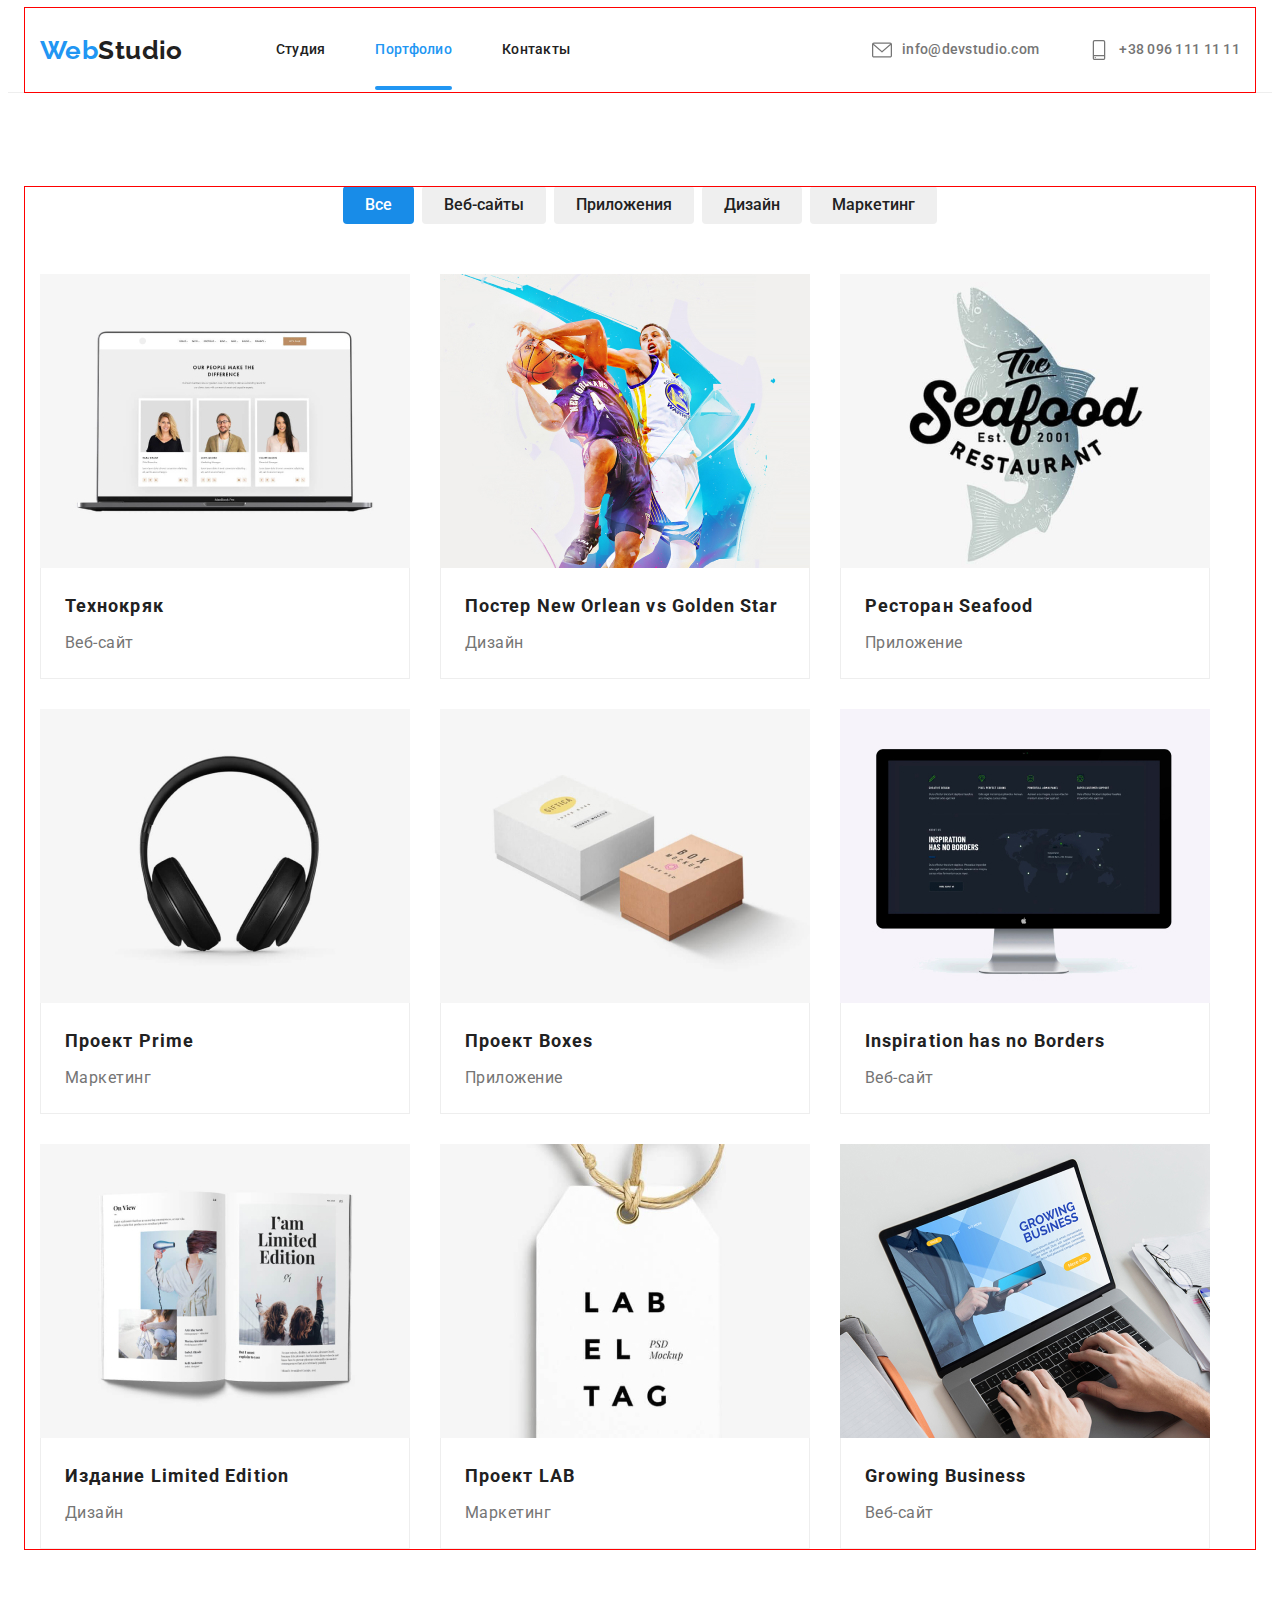
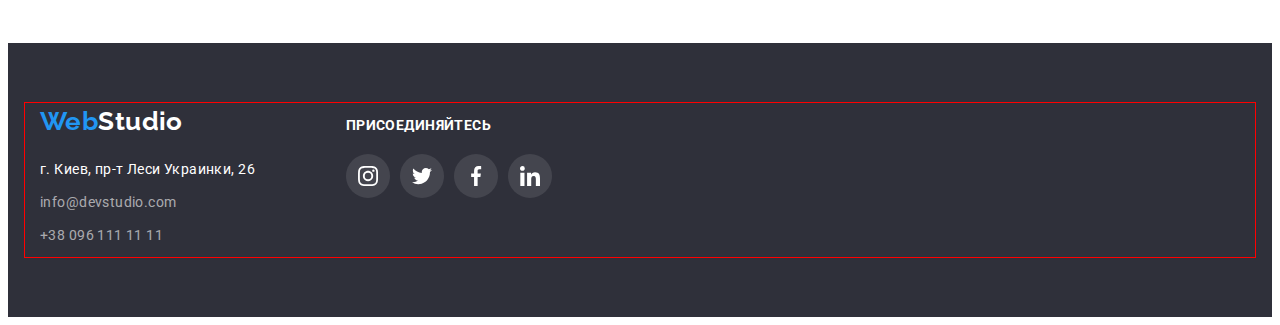
==== portfolio.html @ 3a15d5d7 "Initial commit" ====
<!DOCTYPE html>
<html lang="ru">

<head>
    <meta charset="UTF-8">
    <meta http-equiv="X-UA-Compatible" content="IE=edge">
    <meta name="viewport" content="width=device-width, initial-scale=1.0">
    <title>Document</title>
    <!--Шрифти-->
    <link rel="preconnect" href="https://fonts.googleapis.com">
    <link rel="preconnect" href="https://fonts.gstatic.com" crossorigin>
    <link
        href="https://fonts.googleapis.com/css2?family=Raleway:wght@700&family=Roboto:wght@400;500;700;900&display=swap"
        rel="stylesheet">
    <!--Нормалізація стилів-->
    <link rel="stylesheet" href="https://cdnjs.cloudflare.com/ajax/libs/modern-normalize/1.1.0/modern-normalize.min.css"
        integrity="sha512-wpPYUAdjBVSE4KJnH1VR1HeZfpl1ub8YT/NKx4PuQ5NmX2tKuGu6U/JRp5y+Y8XG2tV+wKQpNHVUX03MfMFn9Q=="
        crossorigin="anonymous" referrerpolicy="no-referrer" />
    <!--Підключаємо стилі-->
    <link rel="stylesheet" href="./CSS/styles.css">
</head>

<body>
    <!--Секція Хедер -->
    <header class="header">
        <div class="container header-container">
            <a class="logo link" lang="en" href="./index.html"><span class="logo-color">Web</span>Studio</a>
            <nav class="heder-nav">
                <ul class="header-list list">
                    <li class="header-list-item"><a class="header-link link" href="./index.html">Студия</a></li>
                    <li class="header-list-item"><a class="header-link link current-link" href="./portfolio.html">Портфолио</a></li>
                    <li class="header-list-item"><a class="header-link link" href="">Контакты</a></li>
                </ul>
            </nav>
            <ul class="header-group list ">
                <li class="header-group-list">
                    <a class="haeder-contact link" href="mailto:info@devstudio.com">
                        <svg class="i-email" width="20" height="20">
                            <use href="./images/symbol-defs.svg#icon-envelope-hover"></use>
                        </svg>
                        info@devstudio.com
                    </a>
                </li>
                <li class="header-group-list">
                    <a class="haeder-contact link" href="tel:+380961111111">
                        <svg class="i-phone" width="20" height="20">
                            <use href="./images/symbol-defs.svg#icon-smartphone"></use>
                        </svg>
                        +38 096 111 11 11
                    </a>
                </li>
            </ul>
        </div>
    </header>
    <!-- Секція Мейн=-->
    <main class="portfolio-main">
        <!--Секція портфоліо-->
        <section class="portfolio-main-sactoin">
            <div class="container portfolio-main-about">
                <h1 class="hidden-headlines">Портфолио</h1>
                <!--прихований заголовок-->
                <ul class="list btn-filter-about">
                    <li class="btn-filter-list"><button class="btn-filter current" type="button">Все</button></li>
                    <li class="btn-filter-list"><button class="btn-filter" type="button">Веб-сайты</button></li>
                    <li class="btn-filter-list"><button class="btn-filter" type="button">Приложения</button></li>
                    <li class="btn-filter-list"><button class="btn-filter" type="button">Дизайн</button></li>
                    <li class="btn-filter-list"><button class="btn-filter" type="button">Маркетинг</button></li>
                </ul>
                <ul class="portfolio-list list">
                    <li class="portfolio-list-examples">
                        <div class="portfolio-text-position">
                            <img class="portfolio-list-img" src="./images/portfolio/img-1.jpeg" alt="сайт наших клієнтів" width="370"
                                height="294">
                            <p class="portfolio-text-item">Ресурс предлагает комплексные предложения с разным уровнем
                                функционала и сервисов. Все это позволит посетителю получить
                                исчерпывающие сведения о компании или частном лице.
                            </p>
                        </div>
                        <div class="portfolio-list-about">
                            <h2 class="portfolio-list-work">Технокряк</h2>
                            <p class="portfolio-list-category">Веб-сайт</p>
                        </div>
                    </li>
                    <li class="portfolio-list-examples">
                        <div class="portfolio-text-position">
                            <img class="portfolio-list-img" src="./images/portfolio/img-2.jpeg" alt="постер ігри баскетбольних команд"
                                width="370" height="294">
                            <p class="portfolio-text-item">Ресурс предлагает комплексные предложения с разным уровнем
                                функционала и сервисов. Все это позволит посетителю получить
                                исчерпывающие сведения о компании или частном лице.
                            </p>
                        </div>
                        <div class="portfolio-list-about">
                            <h2 class="portfolio-list-work">Постер <span lang="en">New Orlean vs Golden Star</span></h2>
                            <p class="portfolio-list-category">Дизайн</p>
                        </div>
                    </li>
                    <li class="portfolio-list-examples">
                        <div class="portfolio-text-position">
                            <img class="portfolio-list-img" src="./images/portfolio/img-3.jpeg" alt="логотип ресторану" width="370"
                                height="294">
                            <p class="portfolio-text-item">Ресурс предлагает комплексные предложения с разным уровнем
                                функционала и сервисов. Все это позволит посетителю получить
                                исчерпывающие сведения о компании или частном лице.
                            </p>
                        </div>
                        <div class="portfolio-list-about">
                            <h2 class="portfolio-list-work">Ресторан <span lang="en">Seafood</span></h2>
                            <p class="portfolio-list-category">Приложение</p>
                        </div>
                    </li>
                    <li class="portfolio-list-examples">
                        <div class="portfolio-text-position">
                            <img class="portfolio-list-img" src="./images/portfolio/img-4.jpeg" alt="навушники" width="370" height="294">
                            <p class="portfolio-text-item">Ресурс предлагает комплексные предложения с разным уровнем
                                функционала и сервисов. Все это позволит посетителю получить
                                исчерпывающие сведения о компании или частном лице.
                            </p>
                        </div>
                        <div class="portfolio-list-about">
                            <h2 class="portfolio-list-work">Проект <span lang="en">Prime</span></h2>
                            <p class="portfolio-list-category">Маркетинг</p>
                        </div>
                    </li>
                    <li class="portfolio-list-examples">
                        <div class="portfolio-text-position">
                            <img class="portfolio-list-img" src="./images/portfolio/img-5.jpeg" alt="" width="370" height="294">
                            <p class="portfolio-text-item">Ресурс предлагает комплексные предложения с разным уровнем
                                функционала и сервисов. Все это позволит посетителю получить
                                исчерпывающие сведения о компании или частном лице.
                            </p>
                        </div>
                        <div class="portfolio-list-about">
                            <h2 class="portfolio-list-work">Проект <span lang="en">Boxes</span></h2>
                            <p class="portfolio-list-category">Приложение</p>
                        </div>
                    </li>
                    <li class="portfolio-list-examples">
                        <div class="portfolio-text-position">
                            <img class="portfolio-list-img" src="./images/portfolio/img-6.jpeg" alt="сайт наших клієнтів" width="370"
                                height="294">
                            <p class="portfolio-text-item">Ресурс предлагает комплексные предложения с разным уровнем
                                функционала и сервисов. Все это позволит посетителю получить
                                исчерпывающие сведения о компании или частном лице.
                            </p>   
                        </div>
                        <div class="portfolio-list-about">
                            <h2 class="portfolio-list-work"><span lang="en">Inspiration has no Borders</span></h2>
                            <p class="portfolio-list-category">Веб-сайт</p>
                        </div>
                    </li>
                    <li class="portfolio-list-examples">
                        <div class="portfolio-text-position">
                            <img class="portfolio-list-img" src="./images/portfolio/img-7.jpeg" alt="розворот журналу" width="370" height="294">
                            <p class="portfolio-text-item">Ресурс предлагает комплексные предложения с разным уровнем
                                функционала и сервисов. Все это позволит посетителю получить
                                исчерпывающие сведения о компании или частном лице.
                            </p>
                        </div>
                        <div class="portfolio-list-about">
                            <h2 class="portfolio-list-work">Издание <span lang="en">Limited Edition</span></h2>
                            <p class="portfolio-list-category">Дизайн</p>
                        </div>
                    </li>
                    <li class="portfolio-list-examples">
                        <div class="portfolio-text-position">
                            <img class="portfolio-list-img" src="./images/portfolio/img-8.jpeg" alt="лейба компанії" width="370" height="294">
                            <p class="portfolio-text-item">Ресурс предлагает комплексные предложения с разным уровнем
                                функционала и сервисов. Все это позволит посетителю получить
                                исчерпывающие сведения о компании или частном лице.
                            </p>
                        </div>
                        <div class="portfolio-list-about">
                            <h2 class="portfolio-list-work">Проект <span lang="en">LAB</span></h2>
                            <p class="portfolio-list-category">Маркетинг</p>
                        </div>
                    </li>
                    <li class="portfolio-list-examples">
                        <div class="portfolio-text-position">
                            <img class="portfolio-list-img" src="./images/portfolio/img-9.jpeg" alt="сайт наших клієнтів" width="370"
                                height="294">
                            <p class="portfolio-text-item">Ресурс предлагает комплексные предложения с разным уровнем
                                функционала и сервисов. Все это позволит посетителю получить
                                исчерпывающие сведения о компании или частном лице.
                            </p>
                        </div>
                        <div class="portfolio-list-about">
                            <h2 class="portfolio-list-work"><span lang="en">Growing Business</span></h2>
                            <p class="portfolio-list-category">Веб-сайт</p>
                        </div>
                    </li>
                </ul>
            </div>
        </section>
    </main>
    <!--Секція Футер-->
    <footer class="footer">
        <div class="container footer-container">
            <div class="footer-container-about">
                <a class="logo link" href="./index.html"><span class="logo-color">Web</span><span
                        class="footer-logo">Studio</span></a>
                <ul class="list footer-list">
                    <li class="footer-list-about">
                        <address>
                            <a class="addres-link link" href="https://goo.gl/maps/RACPQmF9XPYfLXvd8" target="_blank"
                                rel="noopener noreferr">г. Киев, пр-т
                                Леси Украинки, 26</a>
                        </address>
                    </li>
                    <li class="footer-list-about"><a class="footer-contact link"
                            href="mailto:info@devstudio.com">info@devstudio.com</a></li>
                    <li class="footer-list-about"><a class="footer-contact link" href="tel:+380961111111">+38 096 111 11
                            11</a></li>
                </ul>
            </div>
            <div class="second-fsection">
                    <h2 class="footer-title">присоединяйтесь</h2>
                    <ul class="footer-social">
                        <li class="fsocial-list">
                            <a href="https://www.instagram.com" class="fsocial-link">
                                <svg class="fsocial-icon" width="20" height="20">
                                    <use href="./images/symbol-defs.svg#icon-instagram-2"></use>
                                </svg>
                            </a>
                        </li>
                        <li class="fsocial-list">
                            <a href="https://twitter.com" class="fsocial-link">
                                <svg class="fsocial-icon" width="20" height="20">
                                    <use href="./images/symbol-defs.svg#icon-twitter-1"></use>
                                </svg>
                            </a>
                        </li>
                        <li class="fsocial-list">
                            <a href="https://www.facebook.com/" class="fsocial-link">
                                <svg class="fsocial-icon" width="20" height="20">
                                    <use href="./images/symbol-defs.svg#icon-facebook-1"></use>
                                </svg>
                            </a>
                        </li>
                        <li class="fsocial-list">
                            <a href="https://linkedin.com" class="fsocial-link">
                                <svg class="fsocial-icon" width="20" height="20">
                                    <use href="./images/symbol-defs.svg#icon-linkedin-1"></use>
                                </svg>
                            </a>
                        </li>
                    </ul>
            </div>
        </div>
    </footer>
    <script src="./js/modal.js"></script>
</body>

</html>
---- CSS/styles.css ----
:root {
    /*Шрифт*/
    --main-font: "Roboto";
    --secondary-font: "Raleway";
    /*колір шрифта*/
    --accent-color: #2196F3;
    --txt-color: #212121;
    --general-color: #757575;
    --additional--color: #FFFFFF;
    --team-social-link: #AFB1B8;
    /*фоновий колір*/
    --backgraund-color: #2F303A;
    --backgraund-btn-color: #2196F3;
    --backgraund--hover-color: #188CE8;
    --backgraund--add-color: #F5F4FA;
    --backgraund--general-color: #FFFFFF;
    --backgraund--hover-port: rgba(33, 150, 243, 0.9);
    /*затримка при ховері та фокусі*/
    --animation-transition: 250ms cubic-bezier(0.4, 0, 0.2, 1);
    /*Модальне вікно*/
    --backdrop-bgc: rgba(0, 0, 0, 0.2);
    --white-bgc: #ffffff;
}

body {
    font-family: var(--main-font), sans-serif;
    font-size: 14px;
    line-height: 1.71;
    letter-spacing: 0.03em;
    color: var(--general-color);
}
h1,
h2,
h3,
h4,
p {
    margin: 0;
}

img {
    display: block;
    max-width: 100%;
    height: auto;
}
a {
    text-decoration: none;
  }
  li {
    list-style: none;
  }
/*common styles start*/
.container {
    width: 1200px;
    padding-left: 15px;
    padding-right: 15px;
    margin-left: auto;
    margin-right: auto;

    outline: 1px solid red;
}

.section {
    padding-top: 94px;
    padding-bottom: 94px;
}
.logo {
    font-family: var(--secondary-font), sans-serif;
    font-weight: 700;
    font-size: 26px;
    line-height: 1.19;
    /* identical to box height */

    color: var(--txt-color);

    margin-right: 93px;
}

.logo-color {
    color: var(--accent-color);
}

.link {
    text-decoration: none;
}

.list {
    list-style: none;
    margin: 0;
    padding: 0;
}

.header {
    border-bottom: 1px solid #EEEEEE;
}

.header-container,
.header-group {
    display: flex;
    align-items: center;
    margin-left: auto;
}

.header-link{
    display: block;
    padding-top: 32px;
    padding-bottom: 32px;
    font-weight: 500;
    line-height: 1.14;
    letter-spacing: 0.02em;
    color: var(--txt-color);
    transition: color var(--animation-transition);
}

.current-link {
position: relative;
align-items: center;
}

.current-link::before {
    content: '';
    position: absolute;
    bottom: 0;
    left: 0;
    width: 100%;
    height: 4px;
    display: inline-block;
    background-color: var(--backgraund-btn-color);
    border-radius: 2px;
}


.header-list-item:not(:last-child){
    margin-right: 50px;  
}

.header-list {
    display: flex;
}

.header-link:hover,
.header-link:focus,
.footer-contact:hover,
.footer-contact:focus {
    color: var(--accent-color);
    transition: color var(--animation-transition);
}

.header-list .current-link {
    color: var(--accent-color);
}

.haeder-contact {
    display: flex;
    align-items: center;
    padding-top: 32px;
    padding-bottom: 32px;
    font-weight: 500;
    line-height: 1.14;
    letter-spacing: 0.02em;
    color: var(--general-color);
    transition: color var(--animation-transition);
}

.i-email,
.i-phone {
    fill: currentColor;
    margin-right: 10px;
}

.header-group-list:not(:first-child){
    margin-left: 50px;
}

.haeder-contact:hover,
.haeder-contact:focus {
    color: var(--accent-color);
    transition: color var(--animation-transition);
}

/*кнопки*/
.btn {
    font-weight: 700;
    font-size: 16px;
    line-height: 1.88;

    font-family: inherit;
    letter-spacing: 0.06em;
    background-color: var(--backgraund-btn-color);
    color: var(--additional--color);
    border-radius: 4px;
    cursor: pointer;

    margin-top: 30px;
    transition: color var(--animation-transition);
}

.btn:hover,
.btn:focus {
    background-color: var(--backgraund--hover-color);
}

.btn-container {
    width: 200px;
    height: 50px;
}

/*секція мейн*/


.main-container{
    display: flex;
    flex-direction: column;
    align-items: center
}

.mainpage {
    margin: 0 auto;
    max-height: 600px;
    max-width: 1600px;
    padding: 200px 0;
}

.mainpage.overlay {
background-position: center;
  background-size: cover;
  background-repeat: no-repeat;
  background-image: linear-gradient(to right, rgba(47, 48, 58, 0.4), rgba(47, 48, 58, 0.4)), url(../images/hero.jpg);
  background-color: var(--backgraund-color);
}


.mainpage-title {
    font-weight: 900;
    font-size: 44px;
    line-height: 1.36;
    /* or 136% */

    text-align: center;
    letter-spacing: 0.06em;
    text-transform: uppercase;
    color: var(--additional--color);

    width: 696px;
}

/*приховані заголовки*/
.hidden-headlines {
    visibility: hidden;
    width: 1px;
    height: 1px;
    margin: -1px;
    opacity: 0;
}

/*Секція 2 Наші переваги*/
.benefits {
    padding: 94px 0;
}
.benefits-list {
    display: flex;
}

.benefits-list-about:not(:last-child) {
    margin-right: 30px;
}

.benefits-list-title {
    font-weight: 700;
    font-size: 14px;
    line-height: 1.14;
    text-transform: uppercase;
    color: var(--txt-color);

    margin-bottom: 10px;
}

.benefits-svg {
    display: flex;
  min-width: 270px;
  min-height: 120px;
  justify-content: center;
  align-items: center;
  background-color: var(--backgraund--add-color);
  margin-bottom: 30px;
}

/*Секція 3 чим ми займаємося*/
.ourworks {
    padding-bottom: 94px;
}
.ourworks-headlines {
    margin-bottom: 50px;
}
.headlines {
    font-weight: 700;
    font-size: 36px;
    line-height: 1.16;
    text-align: center;
    color: var(--txt-color);

}

.container-list {
    display: flex;
    flex-direction: column;
}

.ourworks-list {
    display: flex;
}

.ourworks-list-img:not(:last-child) {
    margin-right: 30px;
}

.ourworks-list-img {
    position: relative;
}

.position-servise-text {
    position: absolute;
    left: 0;
    bottom: 0;
  
    display: flex;
    width: 100%;
    padding-top: 27px;
    padding-bottom: 27px;
    justify-content: center;
    align-items: center;
    color: #ffffff;
    background-color: rgba(47, 48, 58, 0.8);
}

.servise-text {
    font-weight: 700;
    line-height: 1.14;
    text-align: center;
    text-transform: uppercase;
  }

/*Секція 4(Наша команда)*/

.headlines-about {
    margin-bottom: 50px;
}

.team-about {
    display: flex;
    flex-direction: column;
}
.team {
    background-color: var(--backgraund--add-color);
    padding: 94px 0;
}

.team-list {
    display: flex;
}

.team-list-about {
    box-shadow: 0px 1px 3px rgba(0, 0, 0, 0.12), 0px 1px 1px rgba(0, 0, 0, 0.14), 0px 2px 1px rgba(0, 0, 0, 0.2);
    border-radius: 0px 0px 4px 4px;
    background-color: var(--backgraund--general-color);
}

.team-list-about:not(:last-child) {
    margin-right: 30px;
}

.team-title {
    font-weight: 500;
    font-size: 16px;
    line-height: 1.19;

    text-align: center;
    color: var(--txt-color);
    margin-bottom: 10px;
}

.team-position {
    font-size: 16px;
    line-height: 1.19;

    text-align: center;
    margin-top: 10px;
}

.team-list-description {
    padding: 30px 0;
}

/* Team social link */
.team-icon {
    display: flex;
    justify-content: center;
    margin-top: 16px;
  }
  
.team-icon-list:not(:first-child) {
    margin-left: 10px;
  }
  
.team-link {
    display: flex;
    align-items: center;
    justify-content: center;
    width: 44px;
    height: 44px;
    border-radius: 50%;
    color: var(--team-social-link);
    transition: background var(--animation-transition);
  }
  
.team-link:hover,
.team-link:focus {
    background-color: var(--backgraund-btn-color);
    color: var(--backgraund--general-color);
    transition: color var(--animation-transition);
  }

.team-social-icon {
    fill: currentColor;
}

  /* секция Постоянные клиенты */
.customers-title {
    margin-bottom: 50px;
    color: var(--txt-color);
  }
.customers-list {
    display: flex;
    justify-content: flex-end
  }

.customers-item:not(:last-child) {
    margin-right: 30px;
  }
.customers-link {
    display: flex;
    align-items: center;
    justify-content: center;
    width: 170px;
    height: 92px;
    border: 1px solid var(--team-social-link);
    border-radius: 4px;
    color: var(--team-social-link);
    transition: color var(--animation-transition);
  }
  
.customers-link:hover,
.customers-link:focus {
    border: 1px solid var(--backgraund-btn-color);
    color: var(--backgraund-btn-color);
    transition: color var(--animation-transition);
  }
.customers-svg {
    width: 106px;
    height: 60px;
    fill: currentColor;
  }
  

/*Секція Футер*/
.footer-container {
    display: flex;
    align-items: baseline;
}

.footer {
    background-color: var(--backgraund-color);

    padding: 60px 0;
}

.addres-link {
    color: var(--additional--color);

    font-style: normal;
}

.footer-contact {
    color: rgba(255, 255, 255, 0.6);
}

.footer-logo {
    color: var(--additional--color);
}

.footer-list {
    margin-top: 20px;
}

.footer-list-about {
    margin-bottom: 9px;
}

.second-fsection {
    margin-left: 70px;
    padding-top:  15px;
}

.footer-title {
    font-family: var(--main-font), sans-serif;
    font-weight: 700;
    font-size: 14px;
    line-height: 1.14;
    letter-spacing: 0.03em;
    text-transform: uppercase;
    color: var(--additional--color);
    margin-bottom: 20px;
}
  
.footer-social {
    display: flex;
    margin: 0;
    padding: 0;
}

.fsocial-list:not(:last-child) {
    margin-right: 10px;
}

.fsocial-link {
    display: flex;
    align-items: center;
    justify-content: center;
    width: 44px;
    height: 44px;
    border-radius: 50%;
    background: rgba(255, 255, 255, 0.1);
    transition: color var(--animation-transition);
 }

.fsocial-icon {
    fill: var(--additional--color);
}

.fsocial-link:hover,
.fsocial-link:focus {
    background: var(--backgraund-btn-color);
    transition: color var(--animation-transition);
}
/*portfolio - Секція фільтр*/
.portfolio-main-sactoin {
    padding: 94px 0;
}

.portfolio-main-about {
    display: flex;
    flex-direction: column;
    align-items: center;
}


.btn-filter.current,
.btn-filter.current:focus {
    background-color: var(--backgraund--hover-color);
    color: var(--additional--color);
    transition: color var(--animation-transition);
}

.btn-filter-about {
    display: flex;
    align-items: center;
    margin-bottom: 50px;
}

.btn-filter {
    font-weight: 500;
    font-size: 16px;
    line-height: 1.62;
    
    font-family: inherit;
    border: none;
    border-radius: 4px;
    color: var(--txt-color);
    cursor: pointer;

    padding: 6px 22px;
    transition: color var(--animation-transition);
}

.btn-filter-list:not(:last-child) {
    margin-right: 8px; 
}

.btn-filter:hover,
.btn-filter:focus {
    color: var(--additional--color);
    background-color: var(--backgraund-btn-color);
    /* shadow-middle */

    box-shadow: 0px 3px 1px rgba(0, 0, 0, 0.1), 0px 1px 2px rgba(0, 0, 0, 0.08), 0px 2px 2px rgba(0, 0, 0, 0.12);

    transition: color var(--animation-transition);
}

/*portfolio - Секція портфоліо*/

.portfolio-list {
    display: flex;
    flex-wrap: wrap;

    margin: -15px;
}

.portfolio-list-work {
    font-weight: 700;
    font-size: 18px;
    line-height: 2;

    letter-spacing: 0.06em;
    color: var(--txt-color);
    margin-bottom: 4px;
}

.portfolio-list-category {
    font-size: 16px;
    line-height: 1.88;
    /* identical to box height, or 188% */
    
    letter-spacing: 0.03em;
    }

.portfolio-list-about {

    padding: 20px 24px;
    border-right: 1px solid #EEEEEE;
    border-bottom:1px solid #EEEEEE;
    border-left: 1px solid #EEEEEE;
}

.portfolio-list-examples {
    margin: 15px;

    transition: color var(--animation-transition);
}

.portfolio-list-examples:hover,
.portfolio-list-examples:focus {
    box-shadow: 0px 1px 1px rgba(0, 0, 0, 0.12), 0px 4px 4px rgba(0, 0, 0, 0.06),
    1px 4px 6px rgba(0, 0, 0, 0.16);

    transition: color var(--animation-transition);
}

.portfolio-text-position {
    position: relative;
    overflow: hidden;
}

.portfolio-list-examples:hover .portfolio-text-item,
.portfolio-list-examples:focus .portfolio-text-item {
    opacity: 1;
    transform: translateY(0);
}

.portfolio-text-item {
    display: block;
  width: 100%;
  height: 100%;
  overflow: auto;
  padding-top: 63px;
  padding-right: 24px;
  padding-bottom: 63px;
  padding-left: 24px;

  position: absolute;
  top: 0;
  left: 0;
  transform: translateY(100%);
  transition: transform var(--animation-transition), opacity var(--animation-transition);

  background-color: var(--backgraund--hover-port);
  font-size: 18px;
  line-height: 1.56;
  color: var(--additional--color);
  opacity: 0;
}

/*Модальне вікно*/

.backdrop {
    position: fixed;
    left: 0;
    top: 0;
    width: 100%;
    height: 100%;
    transition: opacity var(--animation-transition), visibility var(--animation-transition);
    background: var(--backdrop-bgc);
    z-index: 5;
  }
  .is-hidden {
    visibility: hidden;
    opacity: 0;
    pointer-events: none;
  }
  .modal {
    position: absolute;
    top: 50%;
    left: 50%;
    transform: translate(-50%, -50%);
    width: 528px;
    height: 581px;
    background-color: var(--white-bgc);
    box-shadow: 0px 1px 3px rgba(0, 0, 0, 0.12), 0px 1px 1px rgba(0, 0, 0, 0.14),
      0px 2px 1px rgba(0, 0, 0, 0.2);
    border-radius: 4px;
  }
  .closes {
    position: absolute;
    top: 8px;
    right: 8px;
    display: flex;
    align-items: center;
    justify-content: center;
    width: 30px;
    height: 30px;
    border: 1px solid rgba(0, 0, 0, 0.1);
    border-radius: 50%;
    background: transparent;
    cursor: pointer;
  }
  .modal-close {
    height: 18px;
    width: 18px;
  }
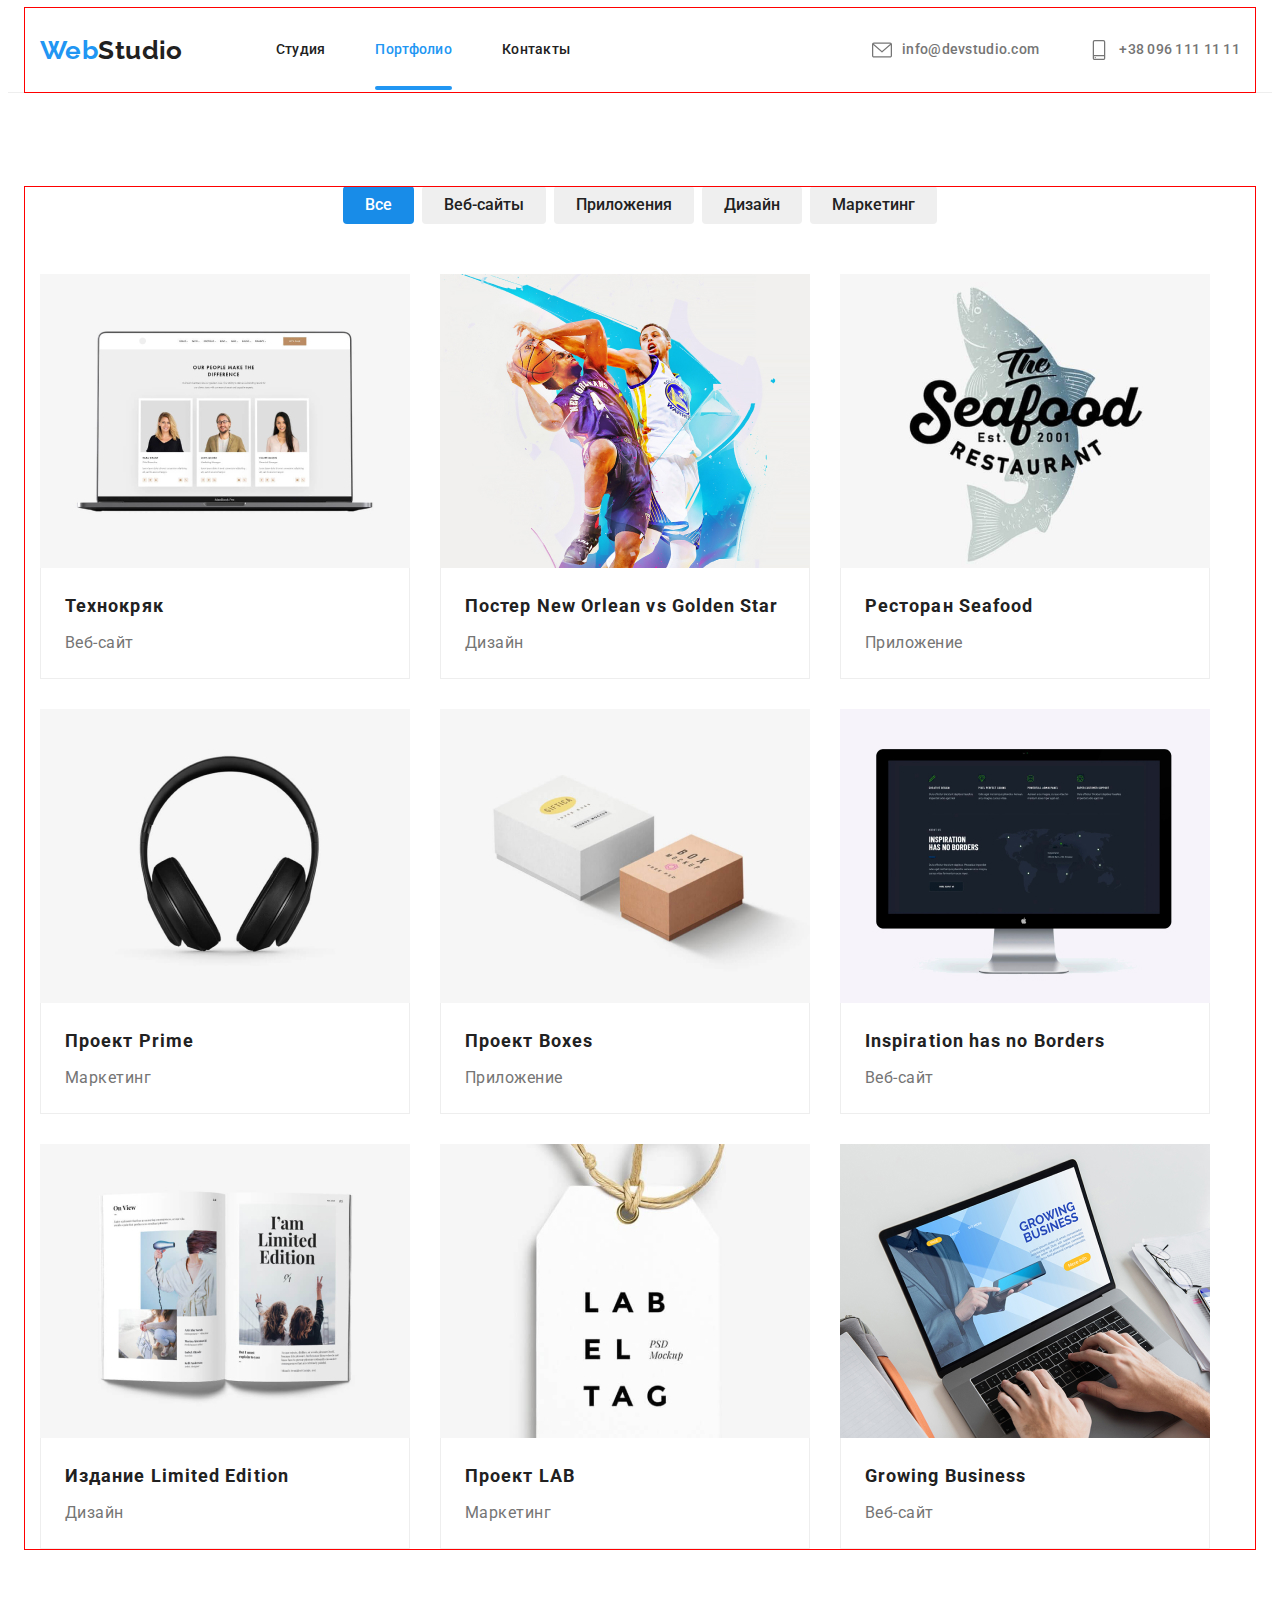
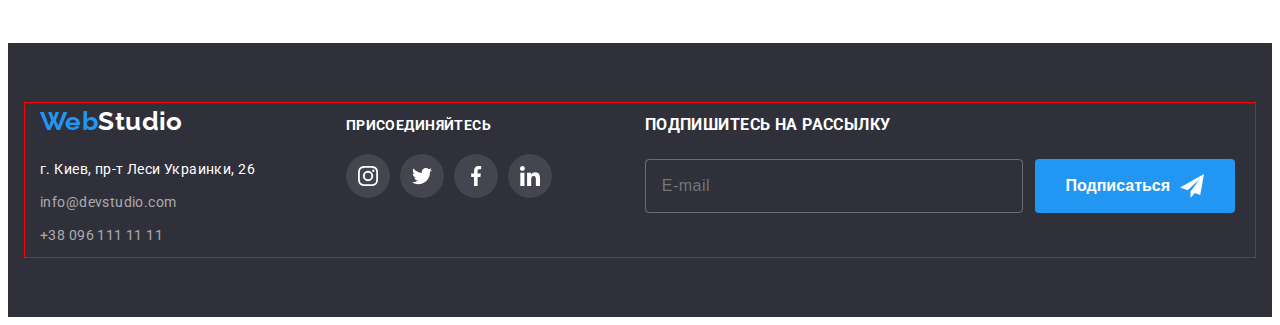
==== commit 6dafb61c: "Футер форма підписки" ====
--- a/portfolio.html
+++ b/portfolio.html
@@ -246,6 +246,19 @@
                         </li>
                     </ul>
             </div>
+            <div class="container-subscription">
+                <h3 class="form-title">Подпишитесь на рассылку</h3>
+                <form class="footer-form">
+                    <input type="email" name="email" autocomplete="on" placeholder="E-mail"
+                        class="footer-email-input" />
+                    <button type="submit" class="footer-btn-subscrib">
+                        Подписаться
+                        <svg class="icon-subscribe" width="24" height="24">
+                            <use href="./images/symbol-defs.svg#icon-subscribe"></use>
+                        </svg>
+                    </button>
+                </form>
+            </div>
         </div>
     </footer>
     <script src="./js/modal.js"></script>
--- a/CSS/styles.css
+++ b/CSS/styles.css
@@ -189,6 +189,7 @@
     color: var(--additional--color);
     border-radius: 4px;
     cursor: pointer;
+    border-color: transparent;
 
     margin-top: 30px;
     transition: color var(--animation-transition);
@@ -725,4 +726,62 @@
   .modal-close {
     height: 18px;
     width: 18px;
+  }
+
+  /*Футер форма підписки*/
+
+  .container-subscription {
+    margin-left: 93px;
+  }
+  .form-title {
+    margin-bottom: 20px;
+  
+    text-transform: uppercase;
+    color: var(--additional--color);
+  }
+  .footer-form {
+    display: flex;
+  }
+  .footer-email-input {
+    font-weight: 400;
+    font-size: 16px;
+    line-height: 1.25;
+  
+    /* identical to box height, or 125% */
+    display: flex;
+    align-items: center;
+    letter-spacing: 0.03em;
+  
+    color: rgba(255, 255, 255, 0.6);
+  
+    width: 358px;
+    padding-left: 16px;
+  
+    background-color: rgba(0, 0, 0, 0);
+    border: 1px solid rgba(255, 255, 255, 0.3);
+    border-radius: 4px;
+  }
+  .footer-btn-subscrib {
+    display: flex;
+    justify-content: center;
+    align-items: center;
+  
+    padding-top: 10px;
+    padding-bottom: 10px;
+    margin-left: 12px;
+    min-width: 200px;
+  
+    font-weight: 700;
+    font-size: 16px;
+    line-height: 1.88;
+
+    background-color: var(--backgraund-btn-color);
+    color: var(--additional--color);
+    border-radius: 4px;
+    border-color: transparent;
+    transition: color var(--animation-transition);
+  }
+  .icon-subscribe {
+    margin-left: 10px;
+    fill: var(--additional--color);
   }